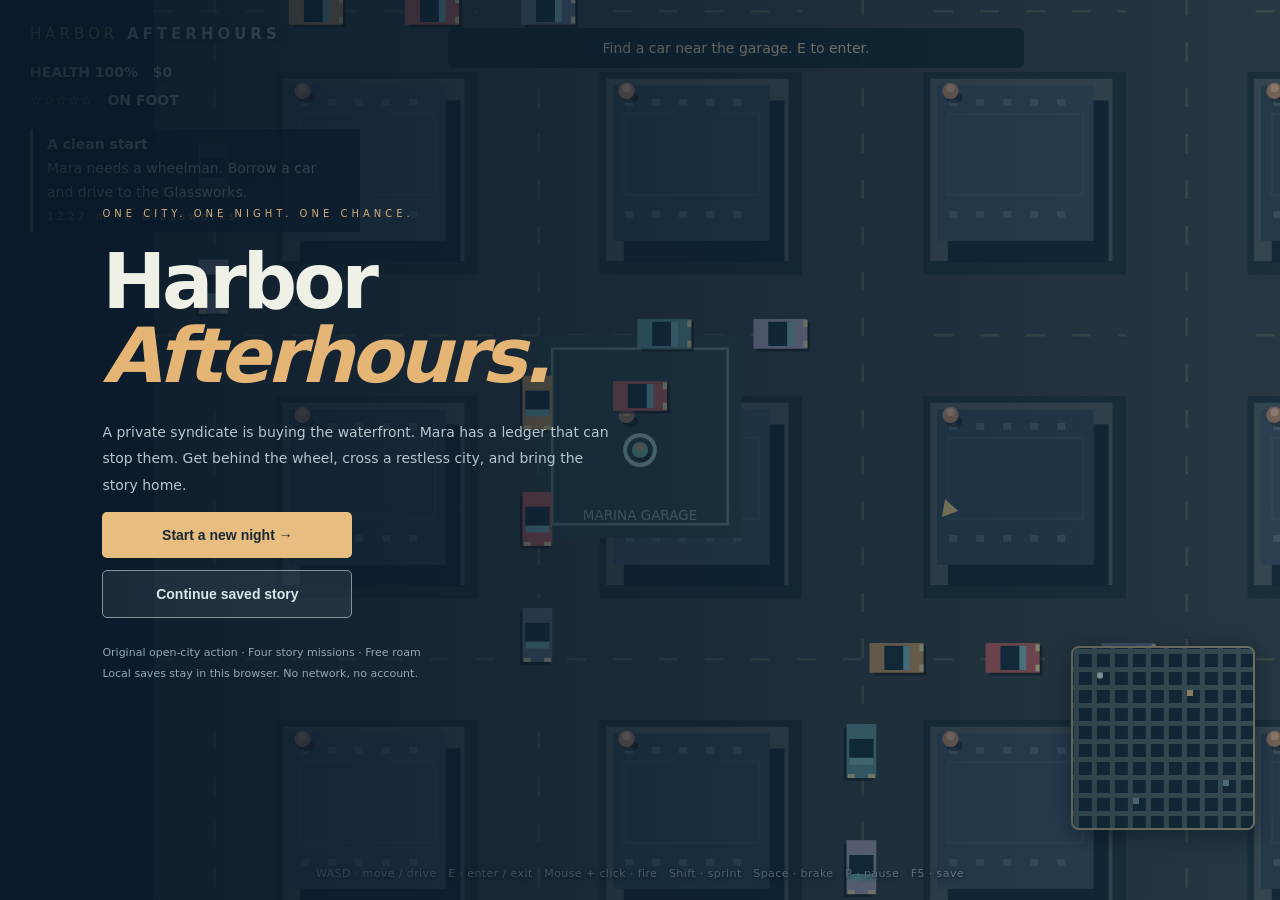
==== game/index.html @ a2f2cda4 "Build original open-city crime game with traffic, police, story and local saves" ====
<!doctype html><html><head><meta charset="utf-8"><title>Harbor Afterhours</title><link rel="stylesheet" href="style.css"></head><body><canvas id="world"></canvas><div id="hud"><div class="logo">HARBOR <b>AFTERHOURS</b></div><div id="status"></div><div id="mission"></div></div><div id="notice"></div><canvas id="map" width="180" height="180"></canvas><div id="controls">WASD · move / drive &nbsp; E · enter / exit &nbsp; Mouse + click · fire &nbsp; Shift · sprint &nbsp; Space · brake &nbsp; P · pause &nbsp; F5 · save</div><div id="menu"><article><small>ONE CITY. ONE NIGHT. ONE CHANCE.</small><h1>Harbor<br><i>Afterhours.</i></h1><p>A private syndicate is buying the waterfront. Mara has a ledger that can stop them. Get behind the wheel, cross a restless city, and bring the story home.</p><button id="new">Start a new night →</button><button id="load" class="secondary">Continue saved story</button><p class="fine">Original open-city action · Four story missions · Free roam<br>Local saves stay in this browser. No network, no account.</p></article></div><script type="module" src="view.mjs"></script></body></html>
---- game/style.css ----
*{box-sizing:border-box}body{margin:0;overflow:hidden;background:#101b29;color:#eff0e6;font:14px system-ui}#world{width:100vw;height:100vh;display:block}#hud{position:absolute;top:25px;left:30px;pointer-events:none;text-shadow:0 2px 8px #000}.logo{font-size:15px;letter-spacing:4px;color:#e1b97b}.logo b{color:#d8e8e8}#status{margin-top:15px;font-weight:700;line-height:2}#mission{margin-top:15px;border-left:3px solid #e4b979;padding:4px 14px;max-width:330px;line-height:1.7;background:#11202dc7}#notice{position:absolute;top:28px;left:35%;right:20%;padding:12px;text-align:center;color:#ffe6b5;background:#10232bcc;border-radius:6px;pointer-events:none}#notice:empty{display:none}#map{position:absolute;right:25px;bottom:70px;border:2px solid #b8a682;border-radius:8px;box-shadow:0 5px 25px #0008}#controls{position:absolute;bottom:20px;width:100%;text-align:center;font-size:11px;letter-spacing:.4px;color:#c8dadb;text-shadow:0 1px 5px #000}#menu{position:absolute;inset:0;background:linear-gradient(90deg,#0a1929ed,#0c22386b);display:flex;align-items:center;padding:8vw}article{max-width:510px}small{font-size:10px;letter-spacing:4px;color:#d0ac7b}h1{font-size:76px;line-height:.98;letter-spacing:-4px;margin:25px 0}h1 i{color:#e4b575}p{line-height:1.9;color:#b4c7cd}button{display:block;cursor:pointer;border:0;border-radius:5px;padding:15px 25px;background:#e8bd80;color:#192833;font-weight:700;font-size:14px;margin:12px 0;min-width:250px}.secondary{background:#ffffff12;border:1px solid #80959a;color:#d9e7e9}.fine{font-size:11px;margin-top:25px;color:#91aab4}
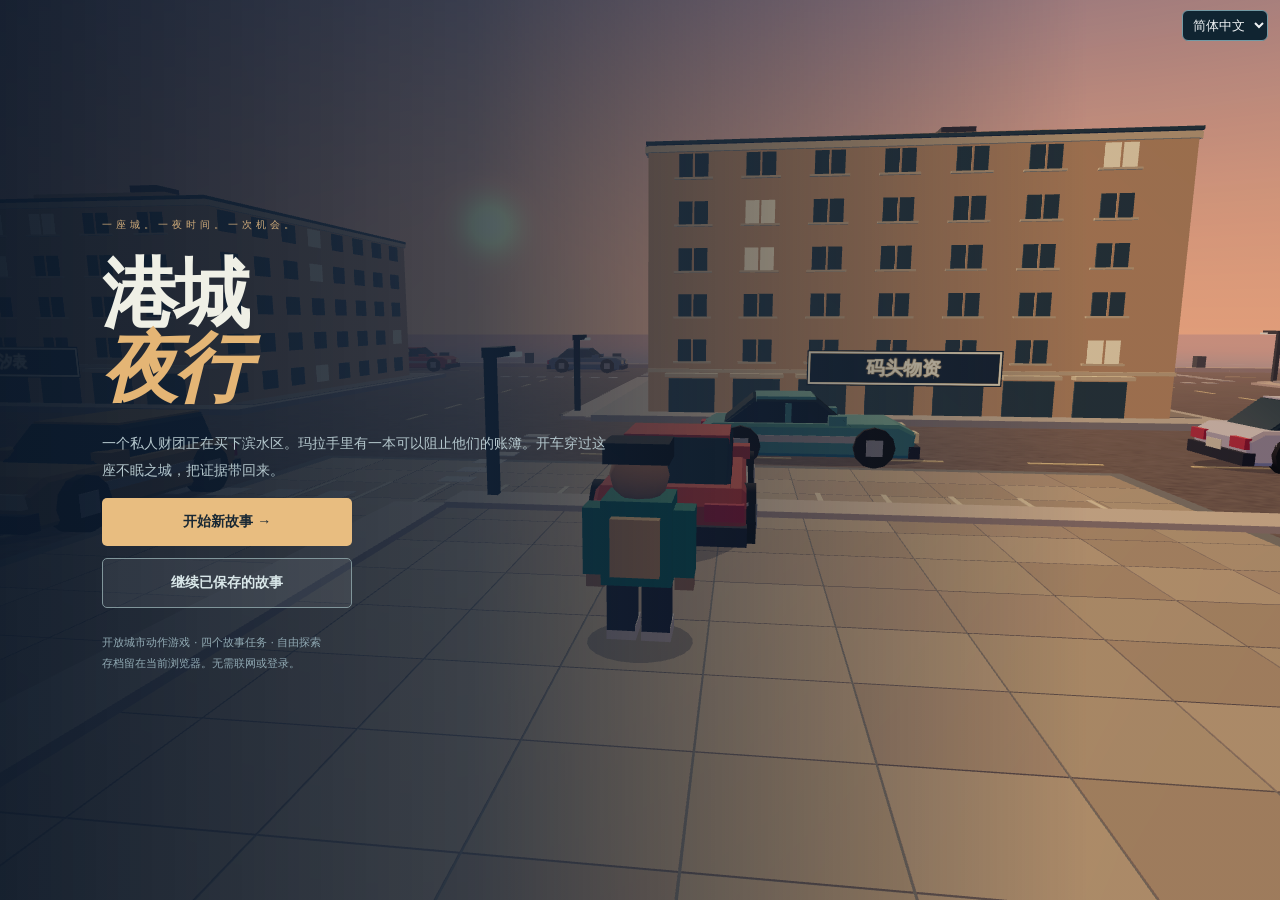
==== commit c0a6b3cd: "Localize the public release in Simplified Chinese and English" ====
--- a/game/index.html
+++ b/game/index.html
@@ -1 +1,2 @@
-<!doctype html><html><head><meta charset="utf-8"><title>Harbor Afterhours</title><link rel="stylesheet" href="style.css"></head><body><canvas id="world"></canvas><div id="hud"><div class="logo">HARBOR <b>AFTERHOURS</b></div><div id="status"></div><div id="mission"></div></div><div id="notice"></div><canvas id="map" width="180" height="180"></canvas><div id="controls">WASD · move / drive &nbsp; E · enter / exit &nbsp; Mouse + click · fire &nbsp; Shift · sprint &nbsp; Space · brake &nbsp; P · pause &nbsp; F5 · save</div><div id="menu"><article><small>ONE CITY. ONE NIGHT. ONE CHANCE.</small><h1>Harbor<br><i>Afterhours.</i></h1><p>A private syndicate is buying the waterfront. Mara has a ledger that can stop them. Get behind the wheel, cross a restless city, and bring the story home.</p><button id="new">Start a new night →</button><button id="load" class="secondary">Continue saved story</button><p class="fine">Original open-city action · Four story missions · Free roam<br>Local saves stay in this browser. No network, no account.</p></article></div><script type="module" src="view.mjs"></script></body></html>
+<!doctype html><html lang="zh-CN"><head><meta charset="utf-8"><title>Harbor Afterhours</title><link rel="stylesheet" href="style.css"></head><body><canvas id="world" aria-label="Main game view"></canvas><div id="hud"><div class="logo">HARBOR <b>AFTERHOURS</b></div><div id="status"></div><div id="mission"></div></div><div id="notice"></div><canvas id="map" aria-label="City minimap" width="180" height="180"></canvas><div id="controls">WASD · move / drive &nbsp; E · enter / exit &nbsp; Mouse + click · fire &nbsp; Shift · sprint &nbsp; Space · brake &nbsp; P · pause &nbsp; F5 · save</div><div id="menu"><article><small>ONE CITY. ONE NIGHT. ONE CHANCE.</small><h1>Harbor<br><i>Afterhours.</i></h1><p>A private syndicate is buying the waterfront. Mara has a ledger that can stop them. Get behind the wheel, cross a restless city, and bring the story home.</p><button id="new">Start a new night →</button><button id="load" class="secondary">Continue saved story</button><p class="fine">Original open-city action · Four story missions · Free roam<br>Local saves stay in this browser. No network, no account.</p></article></div><label class="language-control" style="position:fixed;z-index:30;top:10px;right:12px;font:14px system-ui"><select id="language" aria-label="语言 / Language" style="background:#102431;color:#f0f4f6;border:1px solid #739aa5;border-radius:6px;padding:6px"><option value="zh">简体中文</option><option value="en">English</option></select></label><script src="language.js"></script>
+<script type="module" src="view.mjs"></script></body></html>
--- a/game/style.css
+++ b/game/style.css
@@ -1 +1,19 @@
 *{box-sizing:border-box}body{margin:0;overflow:hidden;background:#101b29;color:#eff0e6;font:14px system-ui}#world{width:100vw;height:100vh;display:block}#hud{position:absolute;top:25px;left:30px;pointer-events:none;text-shadow:0 2px 8px #000}.logo{font-size:15px;letter-spacing:4px;color:#e1b97b}.logo b{color:#d8e8e8}#status{margin-top:15px;font-weight:700;line-height:2}#mission{margin-top:15px;border-left:3px solid #e4b979;padding:4px 14px;max-width:330px;line-height:1.7;background:#11202dc7}#notice{position:absolute;top:28px;left:35%;right:20%;padding:12px;text-align:center;color:#ffe6b5;background:#10232bcc;border-radius:6px;pointer-events:none}#notice:empty{display:none}#map{position:absolute;right:25px;bottom:70px;border:2px solid #b8a682;border-radius:8px;box-shadow:0 5px 25px #0008}#controls{position:absolute;bottom:20px;width:100%;text-align:center;font-size:11px;letter-spacing:.4px;color:#c8dadb;text-shadow:0 1px 5px #000}#menu{position:absolute;inset:0;background:linear-gradient(90deg,#0a1929ed,#0c22386b);display:flex;align-items:center;padding:8vw}article{max-width:510px}small{font-size:10px;letter-spacing:4px;color:#d0ac7b}h1{font-size:76px;line-height:.98;letter-spacing:-4px;margin:25px 0}h1 i{color:#e4b575}p{line-height:1.9;color:#b4c7cd}button{display:block;cursor:pointer;border:0;border-radius:5px;padding:15px 25px;background:#e8bd80;color:#192833;font-weight:700;font-size:14px;margin:12px 0;min-width:250px}.secondary{background:#ffffff12;border:1px solid #80959a;color:#d9e7e9}.fine{font-size:11px;margin-top:25px;color:#91aab4}
+#hud,#notice,#map,#controls,#menu{z-index:2}
+#world{position:fixed;inset:0;z-index:1}
+.district{font-size:10px;font-weight:800;letter-spacing:.23em;color:#ffe0a6;margin-top:8px}
+#hud{top:20px;left:22px}
+#status{line-height:1.65;margin-top:9px}
+#status .wanted{color:#ff947b;text-shadow:0 1px 4px #5d110e}
+#status .peace{color:#ffe2af}
+#mission{max-width:275px;border-left:2px solid #f3c487;padding:10px 14px;border-radius:0 8px 8px 0;background:#142334e8;line-height:1.4}
+#mission small,#mission b{display:block}
+#mission small{letter-spacing:.21em;margin-bottom:4px}
+#mission b{font-size:17px;margin-bottom:5px}
+#mission footer{margin-top:8px;color:#ffd497;font-size:11px;font-weight:700;letter-spacing:.07em}
+#map{width:150px;height:150px;bottom:52px;right:22px}
+#controls{bottom:0;padding:10px;background:#182635e8}
+#notice{top:auto;bottom:46px;left:50%;right:auto;width:max-content;max-width:52%;transform:translateX(-50%);padding:8px 14px}
+#menu{background:linear-gradient(90deg,#0b192bee 0%,#14263cc4 37%,#15263a18 85%)}
+body:has(#menu:not([style])) :is(#hud,#map,#notice,#controls){visibility:hidden}
+button:focus-visible{outline:3px solid white;outline-offset:4px}
